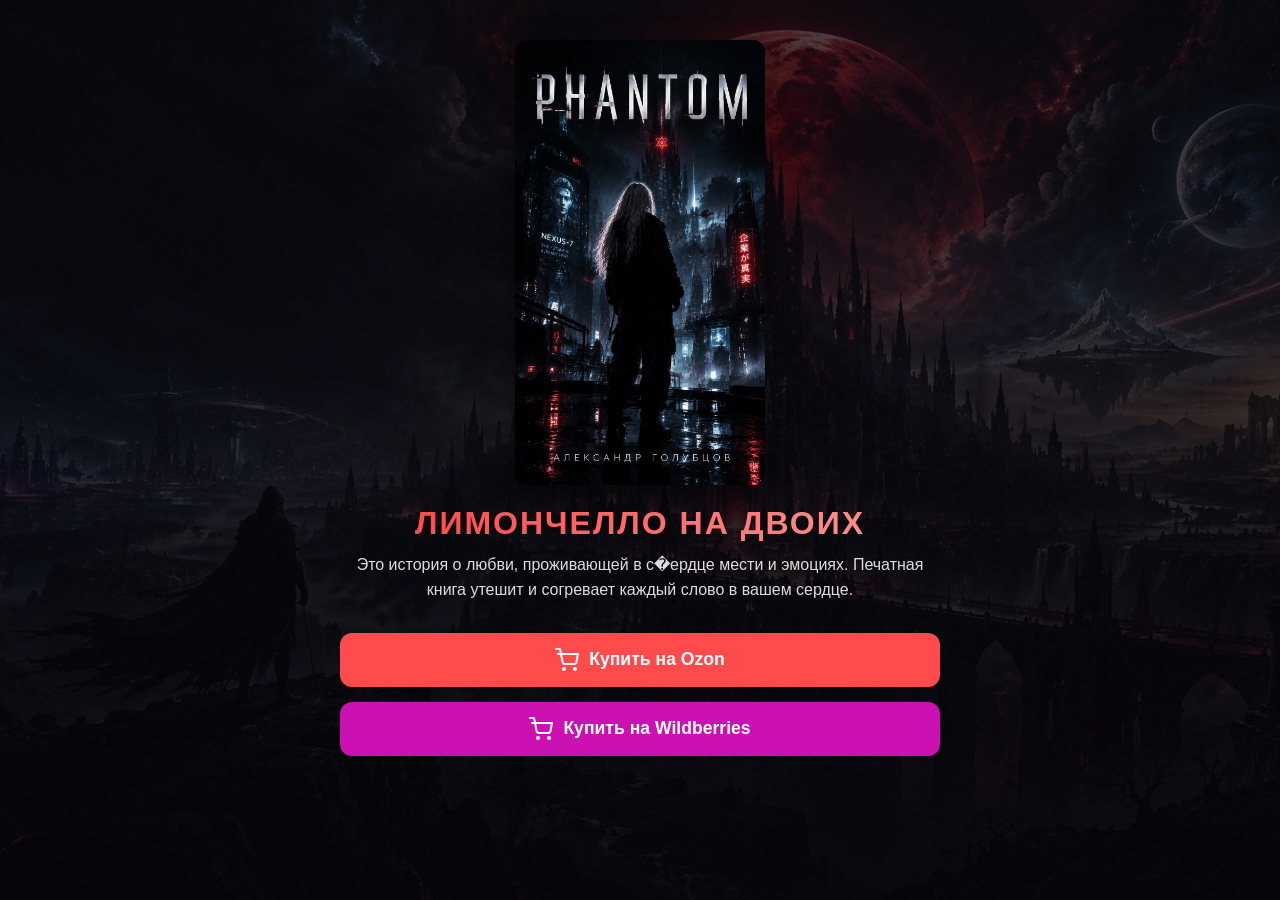
==== books/limoncello/index.html @ 330c4509 "feat: finalize genre tabs, book grid, and placeholders" ====
<!DOCTYPE html>
<html lang="ru">
<head>
    <meta charset="UTF-8">
    <meta name="viewport" content="width=device-width, initial-scale=1.0, maximum-scale=1.0, user-scalable=no">
    <title>Лимончелло на двоих - ARISE</title>
    <link rel="stylesheet" href="../../css/style.css">
    <script src="https://telegram.org/js/telegram-web-app.js"></script>
</head>
<body>
    <div class="overlay">
        <a href="../../library.html" class="back-link">← Назад в библиотеку</a>
        
        <div class="buy-container">
            <img src="../../assets/covers/limoncello.jpg" alt="Лимончелло на двоих" onerror="this.src='../../assets/cover.jpg'">
            <h1>Лимончелло на двоих</h1>
            <p class="buy-annotation">
                Это история о любви, проживающей в с�ердце мести и эмоциях. Печатная книга утешит и согревает каждый слово в вашем сердце.
            </p>
            <div class="buy-buttons">
                <a href="https://ozon.ru/" target="_blank" class="buy-btn">
                    <svg xmlns="http://www.w3.org/2000/svg" width="24" height="24" viewBox="0 0 24 24" fill="none" stroke="currentColor" stroke-width="2" stroke-linecap="round" stroke-linejoin="round"><circle cx="9" cy="21" r="1"></circle><circle cx="20" cy="21" r="1"></circle><path d="M1 1h4l2.68 13.39a2 2 0 0 0 2 1.61h9.72a2 2 0 0 0 2-1.61L23 6H3"></path></svg>
                    Купить на Ozon
                </a>
                <a href="https://www.wildberries.ru/" target="_blank" class="buy-btn wb">
                    <svg xmlns="http://www.w3.org/2000/svg" width="24" height="24" viewBox="0 0 24 24" fill="none" stroke="currentColor" stroke-width="2" stroke-linecap="round" stroke-linejoin="round"><circle cx="9" cy="21" r="1"></circle><circle cx="20" cy="21" r="1"></circle><path d="M1 1h4l2.68 13.39a2 2 0 0 0 2 1.61h9.72a2 2 0 0 0 2-1.61L23 6H3"></path></svg>
                    Купить на Wildberries
                </a>
            </div>
        </div>
    </div>
</body>
</html>
---- css/style.css ----
* { margin: 0; padding: 0; box-sizing: border-box; font-family: -apple-system, BlinkMacSystemFont, "Segoe UI", Roboto, Helvetica, Arial, sans-serif; }
body { background-image: url('../assets/bg-universe.jpg'); background-size: cover; background-position: center; background-attachment: fixed; color: #fff; min-height: 100vh; display: flex; flex-direction: column; }
.overlay { background: linear-gradient(to bottom, rgba(10, 10, 15, 0.7) 0%, rgba(5, 5, 10, 0.95) 100%); min-height: 100vh; padding: 40px 20px; display: flex; flex-direction: column; align-items: center; }

/* Хаб */
.hub-overlay { justify-content: center; }
.hub-header { text-align: left; width: 100%; max-width: 600px; margin-bottom: 30px; }
.brand-tag { color: #ff4b4b; font-size: 0.8rem; letter-spacing: 2px; text-transform: uppercase; font-weight: bold; }
.hub-header h1 { margin-top: 10px; font-size: 2.2rem; text-align: left; background: none; -webkit-text-fill-color: #fff; text-shadow: none; text-transform: none; letter-spacing: normal; font-weight: 800; }
.hub-header h2 { font-size: 1.3rem; color: #ffb3b3; font-weight: 400; margin-bottom: 15px; text-align: left; }
.tagline { font-style: italic; color: #ccc; font-size: 1rem; }
.hub-menu { display: grid; grid-template-columns: 1fr 1fr; gap: 15px; width: 100%; max-width: 600px; margin-bottom: 30px; }
.hub-card { background: rgba(255, 255, 255, 0.05); border: 1px solid rgba(255, 255, 255, 0.1); border-radius: 16px; padding: 25px 15px; display: flex; flex-direction: column; align-items: center; justify-content: center; text-decoration: none; color: #fff; backdrop-filter: blur(10px); -webkit-backdrop-filter: blur(10px); transition: 0.2s; gap: 12px; }
.hub-card:active { transform: scale(0.97); background: rgba(255, 255, 255, 0.1); }
.hub-card svg { width: 32px; height: 32px; stroke: #ff4b4b; }
.hub-card span { font-weight: 600; font-size: 0.95rem; text-align: center; }
.hub-footer { text-align: center; color: #888; font-size: 0.85rem; line-height: 1.5; margin-top: 20px; }

/* Библиотека */
header { text-align: center; margin-bottom: 20px; margin-top: 10px; width: 100%; max-width: 800px; position: relative; }
.back-link { display: inline-block; color: #aaa; text-decoration: none; margin-bottom: 20px; font-size: 0.9rem; position: absolute; left: 0; top: -20px; }
h1 { font-size: 2rem; font-weight: 800; text-transform: uppercase; letter-spacing: 2px; background: linear-gradient(90deg, #ff4b4b, #ff8c8c); -webkit-background-clip: text; -webkit-text-fill-color: transparent; margin-bottom: 10px; }
p.subtitle { font-size: 1rem; color: #cccccc; font-weight: 400; }

/* Табы (Джанры) */
.tabs { display: flex; overflow-x: auto; gap: 10px; width: 100%; max-width: 800px; margin-bottom: 20px; padding-bottom: 5px; scrollbar-width: none; }
.tabs::-webkit-scrollbar { display: none; }
.tab { background: rgba(255, 255, 255, 0.1); border: 1px solid rgba(255, 255, 255, 0.2); color: #fff; padding: 8px 16px; border-radius: 20px; cursor: pointer; white-space: nowrap; font-size: 0.85rem; transition: 0.2s; }
.tab.active { background: #ff4b4b; border-color: #ff4b4b; }

.grid { display: grid; grid-template-columns: repeat(auto-fill, minmax(160px, 1fr)); gap: 20px; width: 100%; max-width: 800px; }
.card { background: rgba(255, 255, 255, 0.05); border: 1px solid rgba(255, 255, 255, 0.1); border-radius: 12px; overflow: hidden; cursor: pointer; transition: transform 0.2s; text-decoration: none; color: inherit; display: flex; flex-direction: column; backdrop-filter: blur(10px); -webkit-backdrop-filter: blur(10px); }
.card:active { transform: scale(0.97); }
.card img { width: 100%; aspect-ratio: 2/3; object-fit: cover; border-bottom: 1px solid rgba(255, 255, 255, 0.1); }
.card-content { padding: 12px; }
.genre-tag { font-size: 0.7rem; text-transform: uppercase; color: #ff4b4b; font-weight: bold; letter-spacing: 1px; margin-bottom: 5px; display: block; }
.card h3 { font-size: 1rem; margin-bottom: 5px; line-height: 1.2; }
.card p { font-size: 0.8rem; color: #aaaaaa; display: -webkit-box; -webkit-line-clamp: 2; -webkit-box-orient: vertical; overflow: hidden; }

/* Страница книги Лимончелло */
.buy-container { display: flex; flex-direction: column; align-items: center; text-align: center; max-width: 600px; margin: 0 auto; }
.buy-container img { width: 250px; border-radius: 12px; margin-bottom: 20px; box-shadow: 0 10px 30px rgba(0,0,0,0.5); }
.buy-annotation { font-size: 1rem; line-height: 1.6; color: #ddd; margin-bottom: 30px; }
.buy-buttons { display: flex; flex-direction: column; gap: 15px; width: 100%; }
.buy-btn { display: flex; align-items: center; justify-content: center; gap: 10px; background: #ff4b4b; color: white; text-decoration: none; padding: 15px; border-radius: 12px; font-weight: bold; font-size: 1.1rem; transition: 0.2s; }
.buy-btn:active { transform: scale(0.97); }
.buy-btn.wb { background: #cb11b1; }
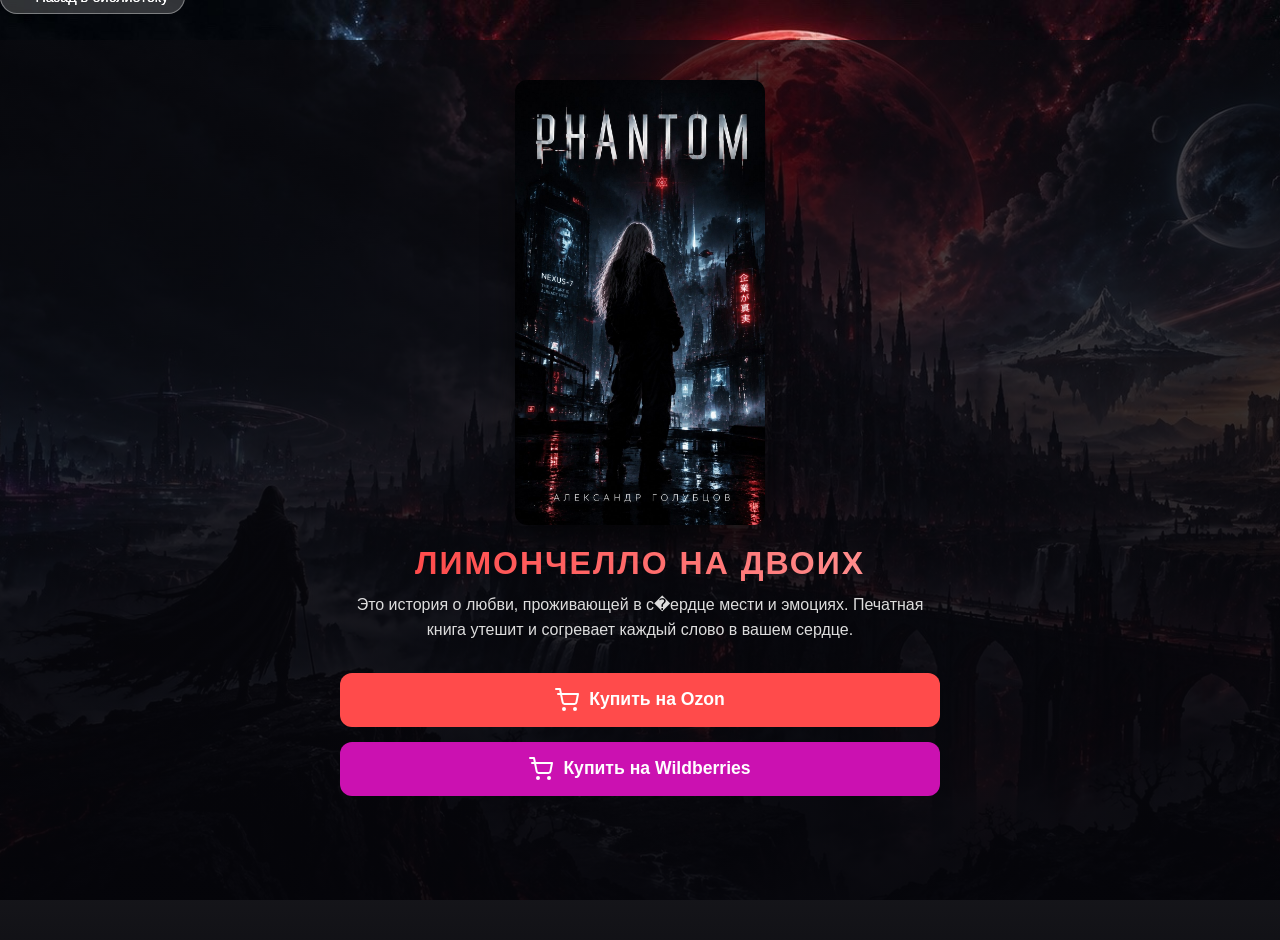
==== commit c57ea84e: "feat: add native and visual back buttons to library and book pages" ====
--- a/books/limoncello/index.html
+++ b/books/limoncello/index.html
@@ -7,7 +7,7 @@
     <link rel="stylesheet" href="../../css/style.css">
     <script src="https://telegram.org/js/telegram-web-app.js"></script>
 </head>
-<body>
+<body><div style="padding: 20px;"><a href="../../library.html" class="back-link">← Назад в библиотеку</a></div>
     <div class="overlay">
         <a href="../../library.html" class="back-link">← Назад в библиотеку</a>
         
@@ -29,5 +29,5 @@
             </div>
         </div>
     </div>
-</body>
+<script src="../../js/main.js"></script></body>
 </html>
--- a/css/style.css
+++ b/css/style.css
@@ -44,4 +44,4 @@
 .buy-buttons { display: flex; flex-direction: column; gap: 15px; width: 100%; }
 .buy-btn { display: flex; align-items: center; justify-content: center; gap: 10px; background: #ff4b4b; color: white; text-decoration: none; padding: 15px; border-radius: 12px; font-weight: bold; font-size: 1.1rem; transition: 0.2s; }
 .buy-btn:active { transform: scale(0.97); }
-.buy-btn.wb { background: #cb11b1; }+.buy-btn.wb { background: #cb11b1; }header { display: flex; flex-direction: column; align-items: center; position: static; margin-bottom: 20px; } .back-link { display: inline-flex; align-items: center; gap: 5px; color: #fff; background: rgba(255, 255, 255, 0.1); padding: 8px 16px; border-radius: 20px; text-decoration: none; margin-bottom: 20px; font-size: 0.9rem; align-self: flex-start; transition: 0.2s; border: 1px solid rgba(255, 255, 255, 0.2); } .back-link:active { background: rgba(255, 255, 255, 0.2); transform: scale(0.97); }
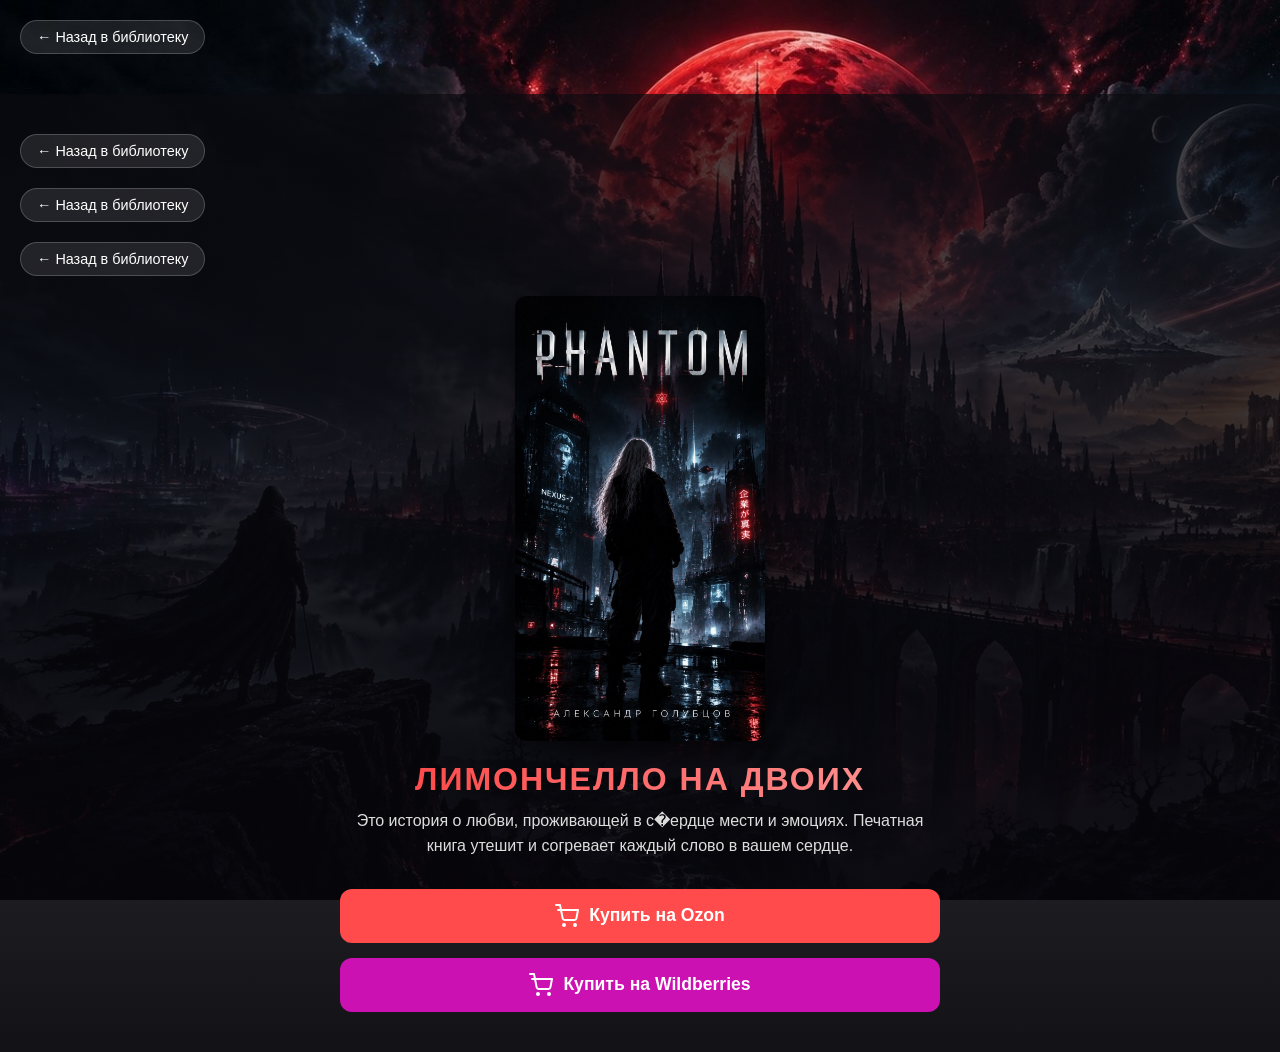
==== commit ab24c679: "fix: inject dynamic back button via JS and fix corrupted text" ====
--- a/books/limoncello/index.html
+++ b/books/limoncello/index.html
@@ -30,4 +30,4 @@
         </div>
     </div>
 <script src="../../js/main.js"></script></body>
-</html>+</html><script src='../../js/main.js'></script>
--- a/css/style.css
+++ b/css/style.css
@@ -1,6 +1,10 @@
 * { margin: 0; padding: 0; box-sizing: border-box; font-family: -apple-system, BlinkMacSystemFont, "Segoe UI", Roboto, Helvetica, Arial, sans-serif; }
 body { background-image: url('../assets/bg-universe.jpg'); background-size: cover; background-position: center; background-attachment: fixed; color: #fff; min-height: 100vh; display: flex; flex-direction: column; }
 .overlay { background: linear-gradient(to bottom, rgba(10, 10, 15, 0.7) 0%, rgba(5, 5, 10, 0.95) 100%); min-height: 100vh; padding: 40px 20px; display: flex; flex-direction: column; align-items: center; }
+
+/* Кнопка Назад */
+.back-link { display: inline-flex; align-items: center; color: #fff; background: rgba(255, 255, 255, 0.1); padding: 8px 16px; border-radius: 20px; text-decoration: none; margin-bottom: 20px; font-size: 0.9rem; align-self: flex-start; transition: 0.2s; border: 1px solid rgba(255, 255, 255, 0.2); }
+.back-link:active { background: rgba(255, 255, 255, 0.2); transform: scale(0.97); }
 
 /* Хаб */
 .hub-overlay { justify-content: center; }
@@ -17,12 +21,11 @@
 .hub-footer { text-align: center; color: #888; font-size: 0.85rem; line-height: 1.5; margin-top: 20px; }
 
 /* Библиотека */
-header { text-align: center; margin-bottom: 20px; margin-top: 10px; width: 100%; max-width: 800px; position: relative; }
-.back-link { display: inline-block; color: #aaa; text-decoration: none; margin-bottom: 20px; font-size: 0.9rem; position: absolute; left: 0; top: -20px; }
-h1 { font-size: 2rem; font-weight: 800; text-transform: uppercase; letter-spacing: 2px; background: linear-gradient(90deg, #ff4b4b, #ff8c8c); -webkit-background-clip: text; -webkit-text-fill-color: transparent; margin-bottom: 10px; }
-p.subtitle { font-size: 1rem; color: #cccccc; font-weight: 400; }
+header { display: flex; flex-direction: column; align-items: center; width: 100%; max-width: 800px; }
+h1 { font-size: 2rem; font-weight: 800; text-transform: uppercase; letter-spacing: 2px; background: linear-gradient(90deg, #ff4b4b, #ff8c8c); -webkit-background-clip: text; -webkit-text-fill-color: transparent; margin-bottom: 10px; text-align: center; }
+p.subtitle { font-size: 1rem; color: #cccccc; font-weight: 400; text-align: center; }
 
-/* Табы (Джанры) */
+/* Табы */
 .tabs { display: flex; overflow-x: auto; gap: 10px; width: 100%; max-width: 800px; margin-bottom: 20px; padding-bottom: 5px; scrollbar-width: none; }
 .tabs::-webkit-scrollbar { display: none; }
 .tab { background: rgba(255, 255, 255, 0.1); border: 1px solid rgba(255, 255, 255, 0.2); color: #fff; padding: 8px 16px; border-radius: 20px; cursor: pointer; white-space: nowrap; font-size: 0.85rem; transition: 0.2s; }
@@ -37,11 +40,11 @@
 .card h3 { font-size: 1rem; margin-bottom: 5px; line-height: 1.2; }
 .card p { font-size: 0.8rem; color: #aaaaaa; display: -webkit-box; -webkit-line-clamp: 2; -webkit-box-orient: vertical; overflow: hidden; }
 
-/* Страница книги Лимончелло */
+/* Окно Покупки */
 .buy-container { display: flex; flex-direction: column; align-items: center; text-align: center; max-width: 600px; margin: 0 auto; }
 .buy-container img { width: 250px; border-radius: 12px; margin-bottom: 20px; box-shadow: 0 10px 30px rgba(0,0,0,0.5); }
 .buy-annotation { font-size: 1rem; line-height: 1.6; color: #ddd; margin-bottom: 30px; }
 .buy-buttons { display: flex; flex-direction: column; gap: 15px; width: 100%; }
 .buy-btn { display: flex; align-items: center; justify-content: center; gap: 10px; background: #ff4b4b; color: white; text-decoration: none; padding: 15px; border-radius: 12px; font-weight: bold; font-size: 1.1rem; transition: 0.2s; }
 .buy-btn:active { transform: scale(0.97); }
-.buy-btn.wb { background: #cb11b1; }header { display: flex; flex-direction: column; align-items: center; position: static; margin-bottom: 20px; } .back-link { display: inline-flex; align-items: center; gap: 5px; color: #fff; background: rgba(255, 255, 255, 0.1); padding: 8px 16px; border-radius: 20px; text-decoration: none; margin-bottom: 20px; font-size: 0.9rem; align-self: flex-start; transition: 0.2s; border: 1px solid rgba(255, 255, 255, 0.2); } .back-link:active { background: rgba(255, 255, 255, 0.2); transform: scale(0.97); }
+.buy-btn.wb { background: #cb11b1; }
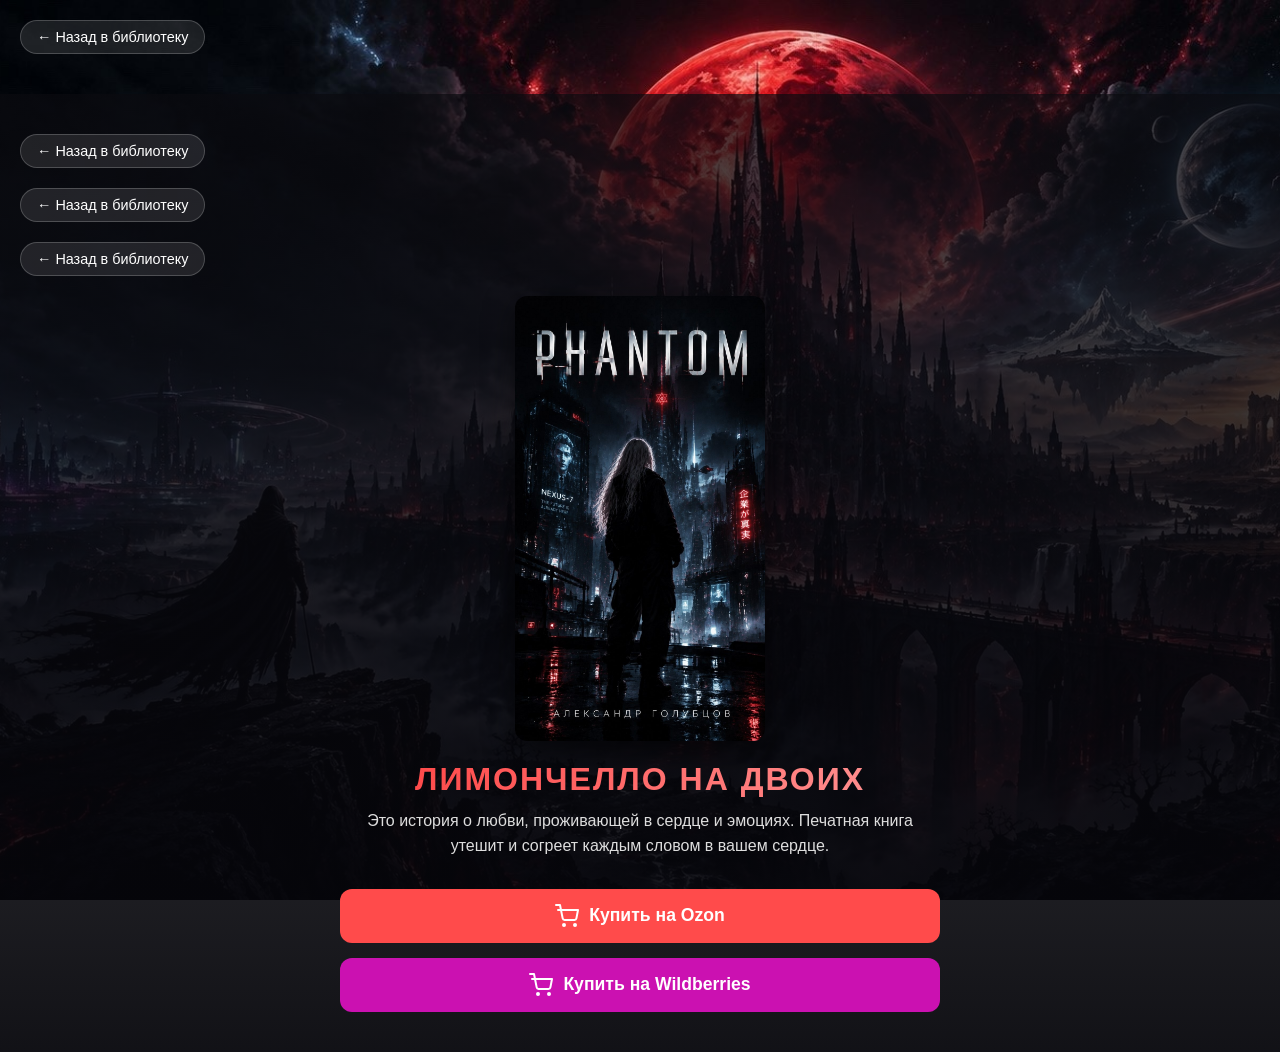
==== commit 85209982: "update: правки текста в книгах" ====
--- a/books/limoncello/index.html
+++ b/books/limoncello/index.html
@@ -1,33 +1,82 @@
-<!DOCTYPE html>
+<!doctype html>
 <html lang="ru">
-<head>
-    <meta charset="UTF-8">
-    <meta name="viewport" content="width=device-width, initial-scale=1.0, maximum-scale=1.0, user-scalable=no">
+  <head>
+    <meta charset="UTF-8" />
+    <meta
+      name="viewport"
+      content="width=device-width, initial-scale=1.0, maximum-scale=1.0, user-scalable=no"
+    />
     <title>Лимончелло на двоих - ARISE</title>
-    <link rel="stylesheet" href="../../css/style.css">
+    <link rel="stylesheet" href="../../css/style.css" />
     <script src="https://telegram.org/js/telegram-web-app.js"></script>
-</head>
-<body><div style="padding: 20px;"><a href="../../library.html" class="back-link">← Назад в библиотеку</a></div>
+  </head>
+  <body>
+    <div style="padding: 20px">
+      <a href="../../library.html" class="back-link">← Назад в библиотеку</a>
+    </div>
     <div class="overlay">
-        <a href="../../library.html" class="back-link">← Назад в библиотеку</a>
-        
-        <div class="buy-container">
-            <img src="../../assets/covers/limoncello.jpg" alt="Лимончелло на двоих" onerror="this.src='../../assets/cover.jpg'">
-            <h1>Лимончелло на двоих</h1>
-            <p class="buy-annotation">
-                Это история о любви, проживающей в с�ердце мести и эмоциях. Печатная книга утешит и согревает каждый слово в вашем сердце.
-            </p>
-            <div class="buy-buttons">
-                <a href="https://ozon.ru/" target="_blank" class="buy-btn">
-                    <svg xmlns="http://www.w3.org/2000/svg" width="24" height="24" viewBox="0 0 24 24" fill="none" stroke="currentColor" stroke-width="2" stroke-linecap="round" stroke-linejoin="round"><circle cx="9" cy="21" r="1"></circle><circle cx="20" cy="21" r="1"></circle><path d="M1 1h4l2.68 13.39a2 2 0 0 0 2 1.61h9.72a2 2 0 0 0 2-1.61L23 6H3"></path></svg>
-                    Купить на Ozon
-                </a>
-                <a href="https://www.wildberries.ru/" target="_blank" class="buy-btn wb">
-                    <svg xmlns="http://www.w3.org/2000/svg" width="24" height="24" viewBox="0 0 24 24" fill="none" stroke="currentColor" stroke-width="2" stroke-linecap="round" stroke-linejoin="round"><circle cx="9" cy="21" r="1"></circle><circle cx="20" cy="21" r="1"></circle><path d="M1 1h4l2.68 13.39a2 2 0 0 0 2 1.61h9.72a2 2 0 0 0 2-1.61L23 6H3"></path></svg>
-                    Купить на Wildberries
-                </a>
-            </div>
+      <a href="../../library.html" class="back-link">← Назад в библиотеку</a>
+
+      <div class="buy-container">
+        <img
+          src="../../assets/covers/limoncello.jpg"
+          alt="Лимончелло на двоих"
+          onerror="this.src = '../../assets/cover.jpg'"
+        />
+        <h1>Лимончелло на двоих</h1>
+        <p class="buy-annotation">
+          Это история о любви, проживающей в сердце и эмоциях. Печатная книга
+          утешит и согреет каждым словом в вашем сердце.
+        </p>
+        <div class="buy-buttons">
+          <a href="https://ozon.ru/" target="_blank" class="buy-btn">
+            <svg
+              xmlns="http://www.w3.org/2000/svg"
+              width="24"
+              height="24"
+              viewBox="0 0 24 24"
+              fill="none"
+              stroke="currentColor"
+              stroke-width="2"
+              stroke-linecap="round"
+              stroke-linejoin="round"
+            >
+              <circle cx="9" cy="21" r="1"></circle>
+              <circle cx="20" cy="21" r="1"></circle>
+              <path
+                d="M1 1h4l2.68 13.39a2 2 0 0 0 2 1.61h9.72a2 2 0 0 0 2-1.61L23 6H3"
+              ></path>
+            </svg>
+            Купить на Ozon
+          </a>
+          <a
+            href="https://www.wildberries.ru/"
+            target="_blank"
+            class="buy-btn wb"
+          >
+            <svg
+              xmlns="http://www.w3.org/2000/svg"
+              width="24"
+              height="24"
+              viewBox="0 0 24 24"
+              fill="none"
+              stroke="currentColor"
+              stroke-width="2"
+              stroke-linecap="round"
+              stroke-linejoin="round"
+            >
+              <circle cx="9" cy="21" r="1"></circle>
+              <circle cx="20" cy="21" r="1"></circle>
+              <path
+                d="M1 1h4l2.68 13.39a2 2 0 0 0 2 1.61h9.72a2 2 0 0 0 2-1.61L23 6H3"
+              ></path>
+            </svg>
+            Купить на Wildberries
+          </a>
         </div>
+      </div>
     </div>
-<script src="../../js/main.js"></script></body>
-</html><script src='../../js/main.js'></script>
+    <script src="../../js/main.js"></script>
+  </body>
+</html>
+<script src="../../js/main.js"></script>
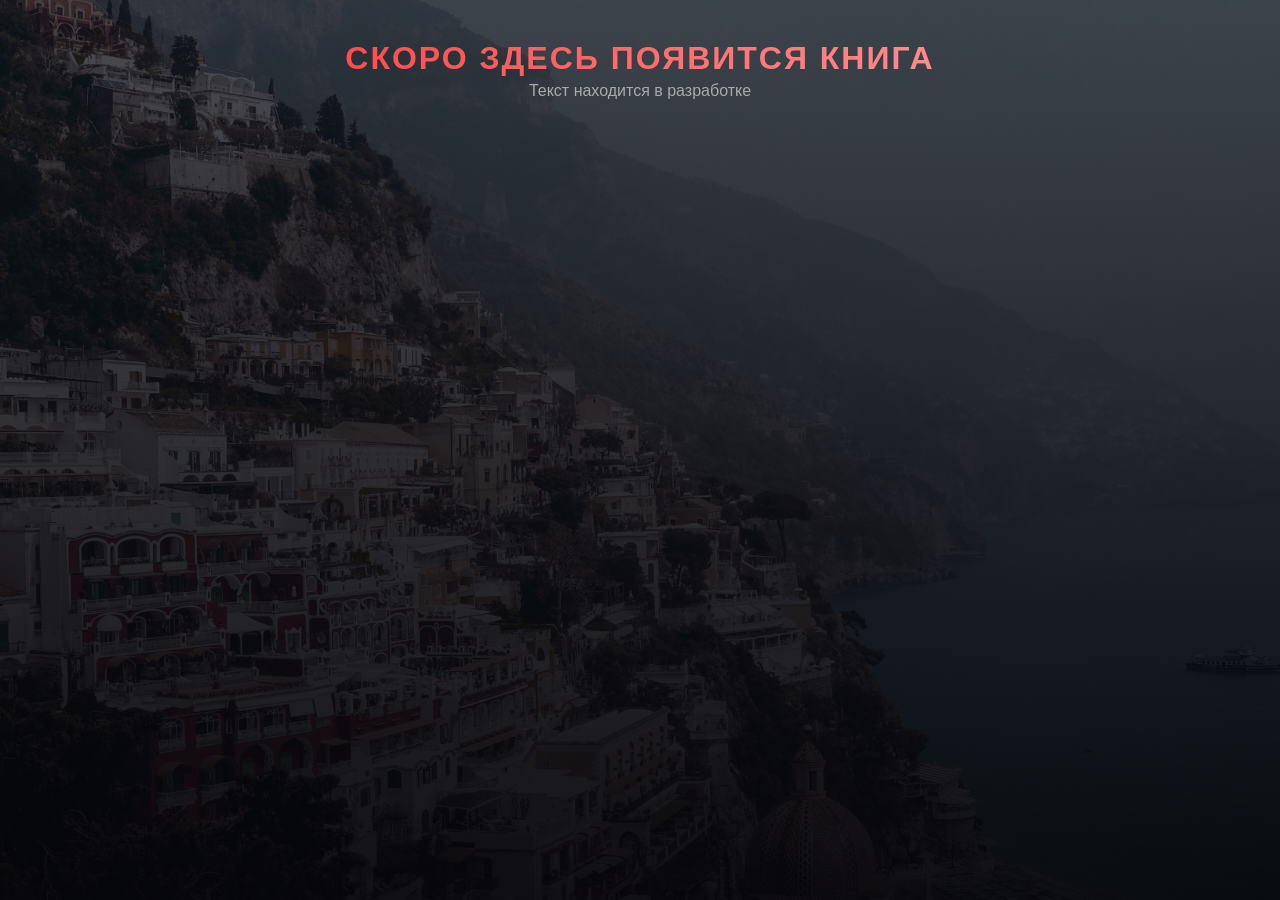
==== commit e4d64b19: "refactor: complete cleanup via PowerShell, native back button only, individual backgrounds" ====
--- a/books/limoncello/index.html
+++ b/books/limoncello/index.html
@@ -1,82 +1,23 @@
-<!doctype html>
+<!DOCTYPE html>
 <html lang="ru">
-  <head>
-    <meta charset="UTF-8" />
-    <meta
-      name="viewport"
-      content="width=device-width, initial-scale=1.0, maximum-scale=1.0, user-scalable=no"
-    />
-    <title>Лимончелло на двоих - ARISE</title>
-    <link rel="stylesheet" href="../../css/style.css" />
+<head>
+    <meta charset="UTF-8">
+    <meta name="viewport" content="width=device-width, initial-scale=1.0, maximum-scale=1.0, user-scalable=no">
+    <title>Книга - ARISE</title>
+    <link rel="stylesheet" href="../../css/style.css">
     <script src="https://telegram.org/js/telegram-web-app.js"></script>
-  </head>
-  <body>
-    <div style="padding: 20px">
-      <a href="../../library.html" class="back-link">← Назад в библиотеку</a>
-    </div>
+    <style>
+        body { background-image: url('../../assets/backgrounds/bg-limoncello.jpg') !important; }
+        .overlay { background: linear-gradient(to bottom, rgba(10, 10, 15, 0.7) 0%, rgba(5, 5, 10, 0.95) 100%) !important; }
+    </style>
+</head>
+<body>
     <div class="overlay">
-      <a href="../../library.html" class="back-link">← Назад в библиотеку</a>
-
-      <div class="buy-container">
-        <img
-          src="../../assets/covers/limoncello.jpg"
-          alt="Лимончелло на двоих"
-          onerror="this.src = '../../assets/cover.jpg'"
-        />
-        <h1>Лимончелло на двоих</h1>
-        <p class="buy-annotation">
-          Это история о любви, проживающей в сердце и эмоциях. Печатная книга
-          утешит и согреет каждым словом в вашем сердце.
-        </p>
-        <div class="buy-buttons">
-          <a href="https://ozon.ru/" target="_blank" class="buy-btn">
-            <svg
-              xmlns="http://www.w3.org/2000/svg"
-              width="24"
-              height="24"
-              viewBox="0 0 24 24"
-              fill="none"
-              stroke="currentColor"
-              stroke-width="2"
-              stroke-linecap="round"
-              stroke-linejoin="round"
-            >
-              <circle cx="9" cy="21" r="1"></circle>
-              <circle cx="20" cy="21" r="1"></circle>
-              <path
-                d="M1 1h4l2.68 13.39a2 2 0 0 0 2 1.61h9.72a2 2 0 0 0 2-1.61L23 6H3"
-              ></path>
-            </svg>
-            Купить на Ozon
-          </a>
-          <a
-            href="https://www.wildberries.ru/"
-            target="_blank"
-            class="buy-btn wb"
-          >
-            <svg
-              xmlns="http://www.w3.org/2000/svg"
-              width="24"
-              height="24"
-              viewBox="0 0 24 24"
-              fill="none"
-              stroke="currentColor"
-              stroke-width="2"
-              stroke-linecap="round"
-              stroke-linejoin="round"
-            >
-              <circle cx="9" cy="21" r="1"></circle>
-              <circle cx="20" cy="21" r="1"></circle>
-              <path
-                d="M1 1h4l2.68 13.39a2 2 0 0 0 2 1.61h9.72a2 2 0 0 0 2-1.61L23 6H3"
-              ></path>
-            </svg>
-            Купить на Wildberries
-          </a>
+        <div class="book-page">
+            <h1>Скоро здесь появится книга</h1>
+            <p class="author">Текст находится в разработке</p>
         </div>
-      </div>
     </div>
     <script src="../../js/main.js"></script>
-  </body>
+</body>
 </html>
-<script src="../../js/main.js"></script>
--- a/css/style.css
+++ b/css/style.css
@@ -2,11 +2,7 @@
 body { background-image: url('../assets/bg-universe.jpg'); background-size: cover; background-position: center; background-attachment: fixed; color: #fff; min-height: 100vh; display: flex; flex-direction: column; }
 .overlay { background: linear-gradient(to bottom, rgba(10, 10, 15, 0.7) 0%, rgba(5, 5, 10, 0.95) 100%); min-height: 100vh; padding: 40px 20px; display: flex; flex-direction: column; align-items: center; }
 
-/* Кнопка Назад */
-.back-link { display: inline-flex; align-items: center; color: #fff; background: rgba(255, 255, 255, 0.1); padding: 8px 16px; border-radius: 20px; text-decoration: none; margin-bottom: 20px; font-size: 0.9rem; align-self: flex-start; transition: 0.2s; border: 1px solid rgba(255, 255, 255, 0.2); }
-.back-link:active { background: rgba(255, 255, 255, 0.2); transform: scale(0.97); }
-
-/* Хаб */
+/* Главное меню */
 .hub-overlay { justify-content: center; }
 .hub-header { text-align: left; width: 100%; max-width: 600px; margin-bottom: 30px; }
 .brand-tag { color: #ff4b4b; font-size: 0.8rem; letter-spacing: 2px; text-transform: uppercase; font-weight: bold; }
@@ -21,11 +17,10 @@
 .hub-footer { text-align: center; color: #888; font-size: 0.85rem; line-height: 1.5; margin-top: 20px; }
 
 /* Библиотека */
-header { display: flex; flex-direction: column; align-items: center; width: 100%; max-width: 800px; }
+header { display: flex; flex-direction: column; align-items: center; width: 100%; max-width: 800px; margin-bottom: 20px; }
 h1 { font-size: 2rem; font-weight: 800; text-transform: uppercase; letter-spacing: 2px; background: linear-gradient(90deg, #ff4b4b, #ff8c8c); -webkit-background-clip: text; -webkit-text-fill-color: transparent; margin-bottom: 10px; text-align: center; }
 p.subtitle { font-size: 1rem; color: #cccccc; font-weight: 400; text-align: center; }
 
-/* Табы */
 .tabs { display: flex; overflow-x: auto; gap: 10px; width: 100%; max-width: 800px; margin-bottom: 20px; padding-bottom: 5px; scrollbar-width: none; }
 .tabs::-webkit-scrollbar { display: none; }
 .tab { background: rgba(255, 255, 255, 0.1); border: 1px solid rgba(255, 255, 255, 0.2); color: #fff; padding: 8px 16px; border-radius: 20px; cursor: pointer; white-space: nowrap; font-size: 0.85rem; transition: 0.2s; }
@@ -40,11 +35,15 @@
 .card h3 { font-size: 1rem; margin-bottom: 5px; line-height: 1.2; }
 .card p { font-size: 0.8rem; color: #aaaaaa; display: -webkit-box; -webkit-line-clamp: 2; -webkit-box-orient: vertical; overflow: hidden; }
 
-/* Окно Покупки */
-.buy-container { display: flex; flex-direction: column; align-items: center; text-align: center; max-width: 600px; margin: 0 auto; }
-.buy-container img { width: 250px; border-radius: 12px; margin-bottom: 20px; box-shadow: 0 10px 30px rgba(0,0,0,0.5); }
-.buy-annotation { font-size: 1rem; line-height: 1.6; color: #ddd; margin-bottom: 30px; }
-.buy-buttons { display: flex; flex-direction: column; gap: 15px; width: 100%; }
+/* Страница книги */
+.book-page { text-align: center; max-width: 600px; margin: 0 auto; width: 100%; }
+.book-page img.cover { width: 200px; border-radius: 12px; margin-bottom: 20px; box-shadow: 0 10px 30px rgba(0,0,0,0.5); }
+.book-page h1 { margin-bottom: 5px; }
+.book-page .author { color: #aaa; margin-bottom: 20px; font-size: 1rem; }
+.book-page .annotation { font-size: 1rem; line-height: 1.6; color: #ddd; margin-bottom: 30px; text-align: left; }
+
+/* Кнопки покупки */
+.buy-buttons { display: flex; flex-direction: column; gap: 15px; width: 100%; margin-top: 20px; }
 .buy-btn { display: flex; align-items: center; justify-content: center; gap: 10px; background: #ff4b4b; color: white; text-decoration: none; padding: 15px; border-radius: 12px; font-weight: bold; font-size: 1.1rem; transition: 0.2s; }
 .buy-btn:active { transform: scale(0.97); }
-.buy-btn.wb { background: #cb11b1; }+.buy-btn.wb { background: #cb11b1; }
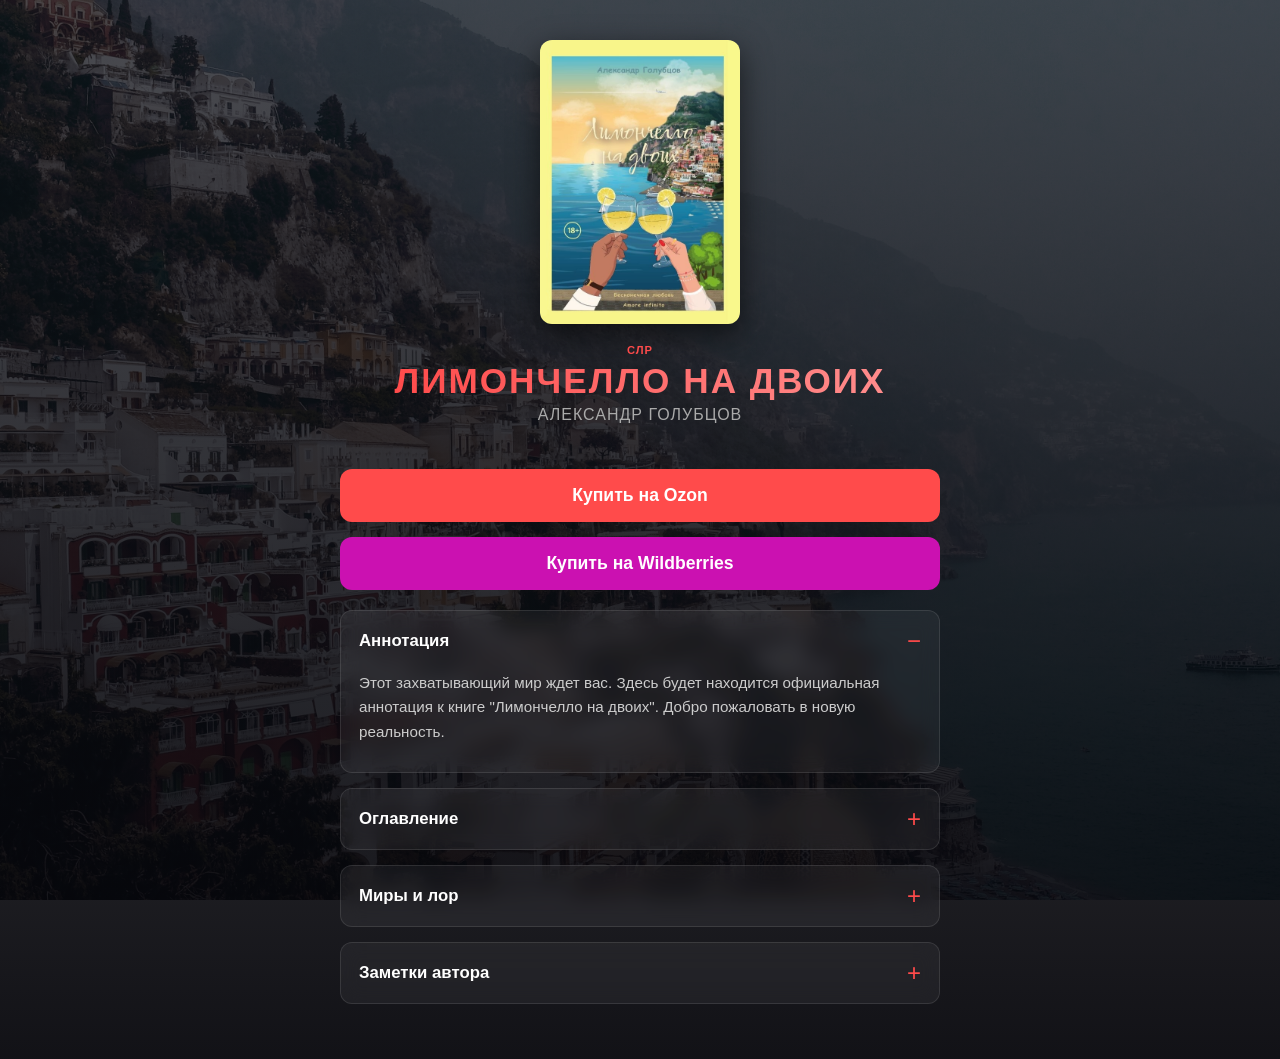
==== commit 13b71c37: "feat: add rich book pages with accordions, lore page, and purchase buttons" ====
--- a/books/limoncello/index.html
+++ b/books/limoncello/index.html
@@ -3,19 +3,53 @@
 <head>
     <meta charset="UTF-8">
     <meta name="viewport" content="width=device-width, initial-scale=1.0, maximum-scale=1.0, user-scalable=no">
-    <title>Книга - ARISE</title>
+    <title>Лимончелло на двоих - ARISE</title>
     <link rel="stylesheet" href="../../css/style.css">
     <script src="https://telegram.org/js/telegram-web-app.js"></script>
-    <style>
-        body { background-image: url('../../assets/backgrounds/bg-limoncello.jpg') !important; }
-        .overlay { background: linear-gradient(to bottom, rgba(10, 10, 15, 0.7) 0%, rgba(5, 5, 10, 0.95) 100%) !important; }
-    </style>
+    <style>body { background-image: url('../../assets/backgrounds/bg-limoncello.jpg') !important; }</style>
 </head>
 <body>
     <div class="overlay">
         <div class="book-page">
-            <h1>Скоро здесь появится книга</h1>
-            <p class="author">Текст находится в разработке</p>
+            <img class="cover" src="../../assets/covers/limoncello.jpg" onerror="this.src='../../assets/cover.jpg'">
+            <span class="genre-tag">СЛР</span>
+            <h1>Лимончелло на двоих</h1>
+            <p class="author">Александр Голубцов</p>
+
+            <div class="buy-buttons"><a href="https://ozon.ru" target="_blank" class="buy-btn">Купить на Ozon</a><a href="https://wildberries.ru" target="_blank" class="buy-btn wb">Купить на Wildberries</a></div>
+
+            <details class="info-block" open>
+                <summary>Аннотация</summary>
+                <div class="content">
+                    <p>Этот захватывающий мир ждет вас. Здесь будет находится официальная аннотация к книге "Лимончелло на двоих". Добро пожаловать в новую реальность.</p>
+                </div>
+            </details>
+
+            <details class="info-block">
+                <summary>Оглавление</summary>
+                <div class="content">
+                    <ul class="chapter-list">
+                        <li>Пролог <span>Готово</span></li>
+                        <li>Глава 1. Начало <span>Готово</span></li>
+                        <li>Глава 2. Тайны <span>Готово</span></li>
+                        <li>Глава 3. Финал <span>В работе</span></li>
+                    </ul>
+                </div>
+            </details>
+
+            <details class="info-block">
+                <summary>Миры и лор</summary>
+                <div class="content">
+                    <p>Хотите узнать больше о правилах этого мира, фракциях и истории? Переходите в <a href="../../lore.html" style="color:#ff4b4b; text-decoration:underline;">Миры и лор</a>.</p>
+                </div>
+            </details>
+
+            <details class="info-block">
+                <summary>Заметки автора</summary>
+                <div class="content">
+                    <p>Здесь Александр будет делиться мыслями о процессе создания этой книги, отсылками и секретами.</p>
+                </div>
+            </details>
         </div>
     </div>
     <script src="../../js/main.js"></script>
--- a/css/style.css
+++ b/css/style.css
@@ -47,3 +47,31 @@
 .buy-btn { display: flex; align-items: center; justify-content: center; gap: 10px; background: #ff4b4b; color: white; text-decoration: none; padding: 15px; border-radius: 12px; font-weight: bold; font-size: 1.1rem; transition: 0.2s; }
 .buy-btn:active { transform: scale(0.97); }
 .buy-btn.wb { background: #cb11b1; }
+/* Стили для страницы книги */
+.book-page { display: flex; flex-direction: column; align-items: center; max-width: 600px; margin: 0 auto; width: 100%; text-align: center; }
+.book-page img.cover { width: 200px; border-radius: 12px; margin-bottom: 20px; box-shadow: 0 10px 30px rgba(0,0,0,0.6); }
+.book-page h1 { margin-bottom: 5px; font-size: 2.2rem; }
+.book-page .author { color: #aaa; margin-bottom: 25px; font-size: 1rem; letter-spacing: 1px; text-transform: uppercase; }
+
+/* Красивые аккордеоны */
+.info-block { background: rgba(255, 255, 255, 0.05); border: 1px solid rgba(255, 255, 255, 0.1); border-radius: 12px; margin-bottom: 15px; width: 100%; text-align: left; overflow: hidden; backdrop-filter: blur(10px); -webkit-backdrop-filter: blur(10px); }
+.info-block summary { padding: 18px; font-weight: 600; font-size: 1.05rem; cursor: pointer; list-style: none; display: flex; justify-content: space-between; align-items: center; color: #fff; transition: 0.2s; }
+.info-block summary:hover { background: rgba(255, 255, 255, 0.05); }
+.info-block summary::-webkit-details-marker { display: none; }
+.info-block summary::after { content: '+'; color: #ff4b4b; font-size: 1.5rem; font-weight: 300; line-height: 1; }
+.info-block[open] summary::after { content: '−'; }
+.info-block .content { padding: 0 18px 18px 18px; color: #ccc; line-height: 1.6; font-size: 0.95rem; }
+.info-block .content p { margin-bottom: 10px; }
+
+/* Оглавление */
+.chapter-list { list-style: none; padding: 0; margin: 0; }
+.chapter-list li { padding: 12px 0; border-bottom: 1px solid rgba(255,255,255,0.05); display: flex; justify-content: space-between; align-items: center; color: #ddd; }
+.chapter-list li:last-child { border-bottom: none; }
+.chapter-list span { color: #666; font-size: 0.85rem; }
+
+/* Кнопки покупки на странице книги */
+.buy-buttons { display: flex; flex-direction: column; gap: 15px; width: 100%; margin: 20px 0; }
+.buy-btn { display: flex; align-items: center; justify-content: center; gap: 10px; background: #ff4b4b; color: white; text-decoration: none; padding: 16px; border-radius: 12px; font-weight: bold; font-size: 1.1rem; transition: 0.2s; border: none; cursor: pointer; width: 100%; }
+.buy-btn:active { transform: scale(0.97); }
+.buy-btn.wb { background: #cb11b1; }
+.buy-btn.read { background: #ff4b4b; font-size: 1.2rem; margin-top: 10px; }
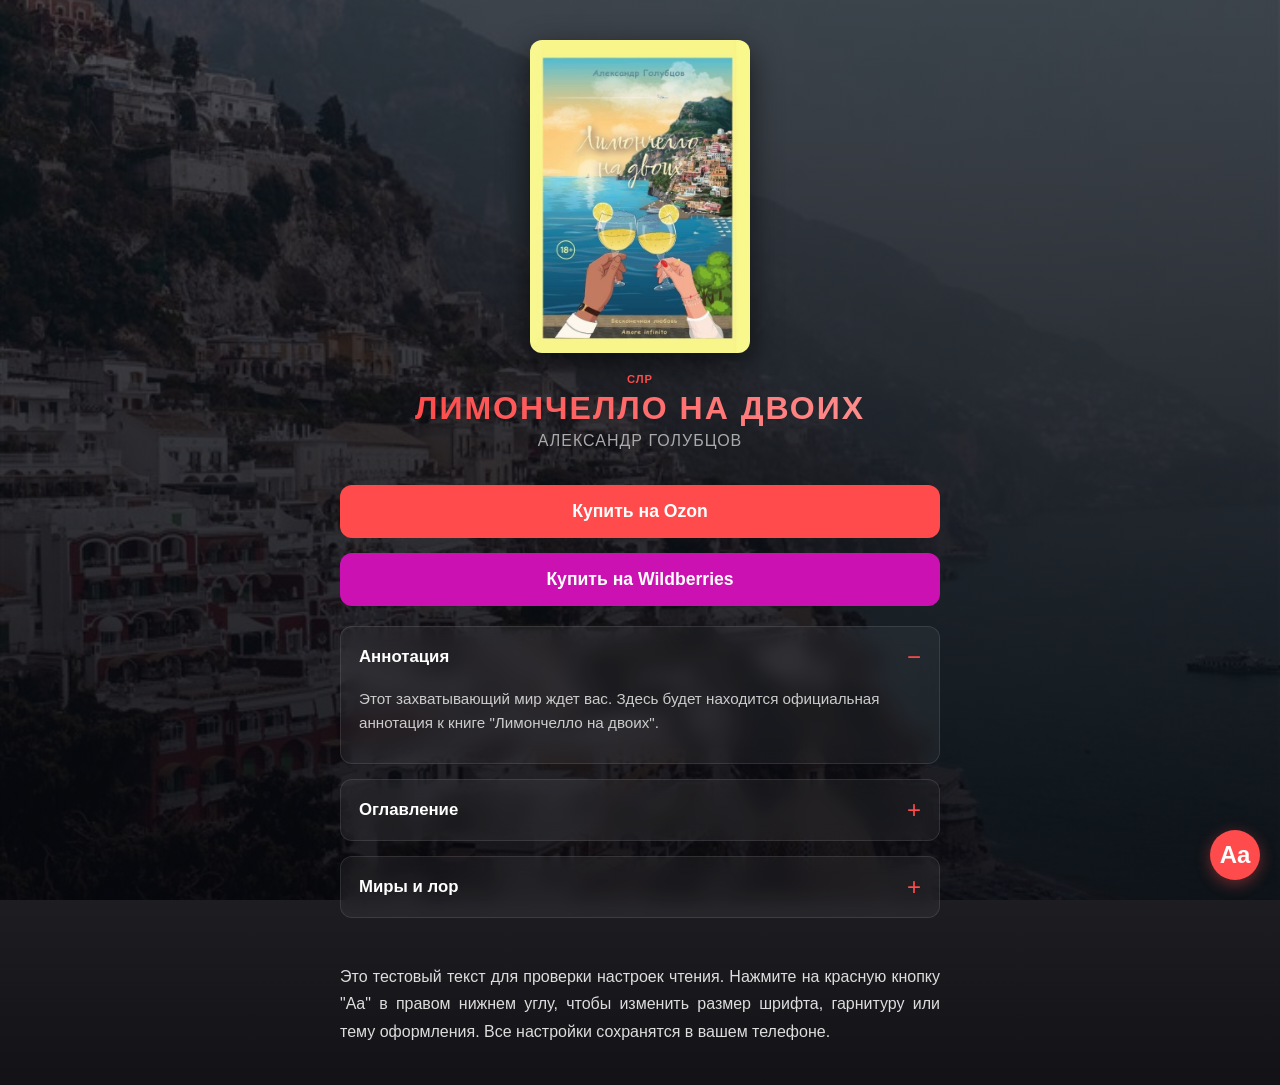
==== commit 5ead3b5d: "feat: implement all-in-one update (quotes canvas, favorites, search, progress, reading settings, map" ====
--- a/books/limoncello/index.html
+++ b/books/limoncello/index.html
@@ -21,7 +21,7 @@
             <details class="info-block" open>
                 <summary>Аннотация</summary>
                 <div class="content">
-                    <p>Этот захватывающий мир ждет вас. Здесь будет находится официальная аннотация к книге "Лимончелло на двоих". Добро пожаловать в новую реальность.</p>
+                    <p>Этот захватывающий мир ждет вас. Здесь будет находится официальная аннотация к книге "Лимончелло на двоих".</p>
                 </div>
             </details>
 
@@ -30,9 +30,8 @@
                 <div class="content">
                     <ul class="chapter-list">
                         <li>Пролог <span>Готово</span></li>
-                        <li>Глава 1. Начало <span>Готово</span></li>
-                        <li>Глава 2. Тайны <span>Готово</span></li>
-                        <li>Глава 3. Финал <span>В работе</span></li>
+                        <li>Глава 1 <span>Готово</span></li>
+                        <li>Глава 2 <span>В работе</span></li>
                     </ul>
                 </div>
             </details>
@@ -40,18 +39,33 @@
             <details class="info-block">
                 <summary>Миры и лор</summary>
                 <div class="content">
-                    <p>Хотите узнать больше о правилах этого мира, фракциях и истории? Переходите в <a href="../../lore.html" style="color:#ff4b4b; text-decoration:underline;">Миры и лор</a>.</p>
-                </div>
-            </details>
-
-            <details class="info-block">
-                <summary>Заметки автора</summary>
-                <div class="content">
-                    <p>Здесь Александр будет делиться мыслями о процессе создания этой книги, отсылками и секретами.</p>
+                    <p>Узнайте больше о правилах этого мира в разделе <a href="../../lore.html" style="color:#ff4b4b;">Миры и лор</a>.</p>
                 </div>
             </details>
         </div>
+        
+        <!-- Тестовый блок текста для проверки настроек -->
+        <div style="width: 100%; max-width: 600px; margin-top: 30px;">
+            <div class="book-text-content">
+                <p>Это тестовый текст для проверки настроек чтения. Нажмите на красную кнопку "Aa" в правом нижнем углу, чтобы изменить размер шрифта, гарнитуру или тему оформления. Все настройки сохранятся в вашем телефоне.</p>
+            </div>
+        </div>
+
+        <button class="settings-btn" onclick="document.getElementById('settings-modal').classList.add('active')">Aa</button>
     </div>
+
+    <!-- Модалка настроек -->
+    <div class="modal-overlay" id="settings-modal">
+        <div class="modal-content">
+            <button class="modal-close" onclick="document.getElementById('settings-modal').classList.remove('active')">×</button>
+            <h3 style="margin-bottom: 20px;">Настройки чтения</h3>
+            <div class="setting-row"><span>Размер шрифта</span><div><button onclick="changeSetting('arise_font_size', '1rem')">A</button> <button onclick="changeSetting('arise_font_size', '1.3rem')">A+</button></div></div>
+            <div class="setting-row"><span>Шрифт</span><div><button onclick="changeSetting('arise_font_type', 'sans')">Без засечек</button> <button onclick="changeSetting('arise_font_type', 'serif')">С засечками</button></div></div>
+            <div class="setting-row"><span>Тема</span><div><button onclick="changeSetting('arise_theme', 'dark')">Темная</button> <button onclick="changeSetting('arise_theme', 'sepia')">Сепия</button></div></div>
+        </div>
+    </div>
+
     <script src="../../js/main.js"></script>
+    <script>applyReadingSettings();</script>
 </body>
 </html>
--- a/css/style.css
+++ b/css/style.css
@@ -1,6 +1,7 @@
 * { margin: 0; padding: 0; box-sizing: border-box; font-family: -apple-system, BlinkMacSystemFont, "Segoe UI", Roboto, Helvetica, Arial, sans-serif; }
+html, body { width: 100%; max-width: 100vw; overflow-x: hidden; }
 body { background-image: url('../assets/bg-universe.jpg'); background-size: cover; background-position: center; background-attachment: fixed; color: #fff; min-height: 100vh; display: flex; flex-direction: column; }
-.overlay { background: linear-gradient(to bottom, rgba(10, 10, 15, 0.7) 0%, rgba(5, 5, 10, 0.95) 100%); min-height: 100vh; padding: 40px 20px; display: flex; flex-direction: column; align-items: center; }
+.overlay { background: linear-gradient(to bottom, rgba(10, 10, 15, 0.7) 0%, rgba(5, 5, 10, 0.95) 100%); min-height: 100vh; padding: 40px 20px; display: flex; flex-direction: column; align-items: center; width: 100%; }
 
 /* Главное меню */
 .hub-overlay { justify-content: center; }
@@ -17,11 +18,11 @@
 .hub-footer { text-align: center; color: #888; font-size: 0.85rem; line-height: 1.5; margin-top: 20px; }
 
 /* Библиотека */
-header { display: flex; flex-direction: column; align-items: center; width: 100%; max-width: 800px; margin-bottom: 20px; }
+header { display: flex; flex-direction: column; align-items: center; width: 100%; max-width: 800px; margin-bottom: 35px; /* Отступ увеличен */ }
 h1 { font-size: 2rem; font-weight: 800; text-transform: uppercase; letter-spacing: 2px; background: linear-gradient(90deg, #ff4b4b, #ff8c8c); -webkit-background-clip: text; -webkit-text-fill-color: transparent; margin-bottom: 10px; text-align: center; }
 p.subtitle { font-size: 1rem; color: #cccccc; font-weight: 400; text-align: center; }
 
-.tabs { display: flex; overflow-x: auto; gap: 10px; width: 100%; max-width: 800px; margin-bottom: 20px; padding-bottom: 5px; scrollbar-width: none; }
+.tabs { display: flex; overflow-x: auto; gap: 10px; width: 100%; max-width: 800px; margin-bottom: 25px; padding-bottom: 5px; scrollbar-width: none; }
 .tabs::-webkit-scrollbar { display: none; }
 .tab { background: rgba(255, 255, 255, 0.1); border: 1px solid rgba(255, 255, 255, 0.2); color: #fff; padding: 8px 16px; border-radius: 20px; cursor: pointer; white-space: nowrap; font-size: 0.85rem; transition: 0.2s; }
 .tab.active { background: #ff4b4b; border-color: #ff4b4b; }
@@ -29,31 +30,19 @@
 .grid { display: grid; grid-template-columns: repeat(auto-fill, minmax(160px, 1fr)); gap: 20px; width: 100%; max-width: 800px; }
 .card { background: rgba(255, 255, 255, 0.05); border: 1px solid rgba(255, 255, 255, 0.1); border-radius: 12px; overflow: hidden; cursor: pointer; transition: transform 0.2s; text-decoration: none; color: inherit; display: flex; flex-direction: column; backdrop-filter: blur(10px); -webkit-backdrop-filter: blur(10px); }
 .card:active { transform: scale(0.97); }
-.card img { width: 100%; aspect-ratio: 2/3; object-fit: cover; border-bottom: 1px solid rgba(255, 255, 255, 0.1); }
+.card img { width: 100%; height: auto; aspect-ratio: 2/3; object-fit: cover; border-bottom: 1px solid rgba(255, 255, 255, 0.1); display: block; }
 .card-content { padding: 12px; }
 .genre-tag { font-size: 0.7rem; text-transform: uppercase; color: #ff4b4b; font-weight: bold; letter-spacing: 1px; margin-bottom: 5px; display: block; }
 .card h3 { font-size: 1rem; margin-bottom: 5px; line-height: 1.2; }
 .card p { font-size: 0.8rem; color: #aaaaaa; display: -webkit-box; -webkit-line-clamp: 2; -webkit-box-orient: vertical; overflow: hidden; }
 
 /* Страница книги */
-.book-page { text-align: center; max-width: 600px; margin: 0 auto; width: 100%; }
-.book-page img.cover { width: 200px; border-radius: 12px; margin-bottom: 20px; box-shadow: 0 10px 30px rgba(0,0,0,0.5); }
-.book-page h1 { margin-bottom: 5px; }
-.book-page .author { color: #aaa; margin-bottom: 20px; font-size: 1rem; }
-.book-page .annotation { font-size: 1rem; line-height: 1.6; color: #ddd; margin-bottom: 30px; text-align: left; }
-
-/* Кнопки покупки */
-.buy-buttons { display: flex; flex-direction: column; gap: 15px; width: 100%; margin-top: 20px; }
-.buy-btn { display: flex; align-items: center; justify-content: center; gap: 10px; background: #ff4b4b; color: white; text-decoration: none; padding: 15px; border-radius: 12px; font-weight: bold; font-size: 1.1rem; transition: 0.2s; }
-.buy-btn:active { transform: scale(0.97); }
-.buy-btn.wb { background: #cb11b1; }
-/* Стили для страницы книги */
 .book-page { display: flex; flex-direction: column; align-items: center; max-width: 600px; margin: 0 auto; width: 100%; text-align: center; }
-.book-page img.cover { width: 200px; border-radius: 12px; margin-bottom: 20px; box-shadow: 0 10px 30px rgba(0,0,0,0.6); }
-.book-page h1 { margin-bottom: 5px; font-size: 2.2rem; }
+.book-page img.cover { width: 100%; max-width: 220px; height: auto; border-radius: 12px; margin-bottom: 20px; box-shadow: 0 10px 30px rgba(0,0,0,0.6); object-fit: contain; }
+.book-page h1 { margin-bottom: 5px; font-size: 2rem; word-wrap: break-word; }
 .book-page .author { color: #aaa; margin-bottom: 25px; font-size: 1rem; letter-spacing: 1px; text-transform: uppercase; }
 
-/* Красивые аккордеоны */
+/* Аккордеоны */
 .info-block { background: rgba(255, 255, 255, 0.05); border: 1px solid rgba(255, 255, 255, 0.1); border-radius: 12px; margin-bottom: 15px; width: 100%; text-align: left; overflow: hidden; backdrop-filter: blur(10px); -webkit-backdrop-filter: blur(10px); }
 .info-block summary { padding: 18px; font-weight: 600; font-size: 1.05rem; cursor: pointer; list-style: none; display: flex; justify-content: space-between; align-items: center; color: #fff; transition: 0.2s; }
 .info-block summary:hover { background: rgba(255, 255, 255, 0.05); }
@@ -63,15 +52,55 @@
 .info-block .content { padding: 0 18px 18px 18px; color: #ccc; line-height: 1.6; font-size: 0.95rem; }
 .info-block .content p { margin-bottom: 10px; }
 
-/* Оглавление */
 .chapter-list { list-style: none; padding: 0; margin: 0; }
 .chapter-list li { padding: 12px 0; border-bottom: 1px solid rgba(255,255,255,0.05); display: flex; justify-content: space-between; align-items: center; color: #ddd; }
 .chapter-list li:last-child { border-bottom: none; }
 .chapter-list span { color: #666; font-size: 0.85rem; }
 
-/* Кнопки покупки на странице книги */
-.buy-buttons { display: flex; flex-direction: column; gap: 15px; width: 100%; margin: 20px 0; }
+.buy-buttons { display: flex; flex-direction: column; gap: 15px; width: 100%; margin: 10px 0 20px 0; }
 .buy-btn { display: flex; align-items: center; justify-content: center; gap: 10px; background: #ff4b4b; color: white; text-decoration: none; padding: 16px; border-radius: 12px; font-weight: bold; font-size: 1.1rem; transition: 0.2s; border: none; cursor: pointer; width: 100%; }
 .buy-btn:active { transform: scale(0.97); }
 .buy-btn.wb { background: #cb11b1; }
-.buy-btn.read { background: #ff4b4b; font-size: 1.2rem; margin-top: 10px; }
+.buy-btn.read { background: #ff4b4b; font-size: 1.2rem; margin-top: 10px; width: 100%; }
+
+/* Стили для цитат */
+.quote-block { width: 100%; max-width: 600px; background: rgba(255, 75, 75, 0.1); border-left: 4px solid #ff4b4b; padding: 20px; border-radius: 0 12px 12px 0; margin-bottom: 30px; text-align: left; }
+.quote-block p { font-style: italic; font-size: 1.05rem; line-height: 1.5; color: #eee; margin-bottom: 10px; }
+.refresh-btn { background: none; border: none; color: #ff4b4b; font-size: 0.85rem; cursor: pointer; text-decoration: underline; padding: 0; }
+
+/* VIP Карточка в меню */
+.vip-card { grid-column: span 2; background: linear-gradient(135deg, rgba(255, 215, 0, 0.1) 0%, rgba(255, 140, 0, 0.1) 100%); border-color: rgba(255, 215, 0, 0.3); }
+.vip-card svg { stroke: #ffd700; }
+.vip-card span { color: #ffd700; text-shadow: 0 0 10px rgba(255, 215, 0, 0.3); }
+
+/* === МОДАЛЬНЫЕ ОКНА (Общие) === */
+.modal-overlay { display: none; position: fixed; top: 0; left: 0; width: 100vw; height: 100vh; background: rgba(0,0,0,0.85); z-index: 10000; justify-content: center; align-items: center; padding: 20px; backdrop-filter: blur(5px); }
+.modal-overlay.active { display: flex; }
+.modal-content { background: #1a1a1e; border: 1px solid rgba(255,255,255,0.1); border-radius: 16px; padding: 25px; width: 100%; max-width: 400px; text-align: center; position: relative; }
+.modal-close { position: absolute; top: 15px; right: 15px; background: none; border: none; color: #fff; font-size: 1.5rem; cursor: pointer; }
+
+/* === ПОИСК И ИЗБРАННОЕ === */
+.search-bar { width: 100%; max-width: 800px; margin-bottom: 20px; position: relative; }
+.search-bar input { width: 100%; padding: 12px 20px; border-radius: 30px; border: 1px solid rgba(255,255,255,0.2); background: rgba(255,255,255,0.05); color: #fff; font-size: 1rem; outline: none; }
+.search-bar input:focus { border-color: #ff4b4b; }
+.fav-btn { position: absolute; top: 10px; right: 10px; background: rgba(0,0,0,0.6); border: none; border-radius: 50%; width: 36px; height: 36px; display: flex; justify-content: center; align-items: center; cursor: pointer; font-size: 1.2rem; color: #fff; z-index: 10; transition: 0.2s; }
+.fav-btn.active { color: #ff4b4b; }
+.card-container { position: relative; }
+.progress-container { margin-top: 8px; background: rgba(255,255,255,0.1); height: 4px; border-radius: 2px; overflow: hidden; }
+.progress-bar { height: 100%; background: #ff4b4b; width: 0%; transition: width 0.3s; }
+
+/* === НАСТРОЙКИ ЧТЕНИЯ === */
+.settings-btn { position: fixed; bottom: 20px; right: 20px; background: #ff4b4b; color: #fff; border: none; border-radius: 50%; width: 50px; height: 50px; font-size: 1.5rem; font-weight: bold; box-shadow: 0 4px 15px rgba(255,75,75,0.4); cursor: pointer; z-index: 100; display: flex; justify-content: center; align-items: center; }
+.book-text-content { font-size: 1rem; line-height: 1.7; text-align: justify; color: #ddd; transition: 0.3s; }
+.book-text-content.font-serif { font-family: Georgia, serif; }
+.book-text-content.font-sans { font-family: -apple-system, sans-serif; }
+.book-text-content.theme-sepia { background: #f4ecd8; color: #5b4636; padding: 20px; border-radius: 8px; }
+.book-text-content.theme-dark { background: transparent; color: #ddd; }
+.setting-row { display: flex; justify-content: space-between; align-items: center; margin-bottom: 15px; }
+.setting-row button { background: rgba(255,255,255,0.1); border: 1px solid rgba(255,255,255,0.2); color: #fff; padding: 8px 15px; border-radius: 8px; cursor: pointer; }
+
+/* === КАРТА === */
+.map-container { position: relative; width: 100%; max-width: 600px; border-radius: 16px; overflow: hidden; border: 1px solid rgba(255,255,255,0.2); margin-top: 20px; }
+.map-img { width: 100%; display: block; opacity: 0.8; }
+.map-point { position: absolute; width: 20px; height: 20px; background: #ff4b4b; border-radius: 50%; border: 3px solid #fff; cursor: pointer; box-shadow: 0 0 15px #ff4b4b; animation: pulse 2s infinite; }
+@keyframes pulse { 0% { box-shadow: 0 0 0 0 rgba(255, 75, 75, 0.7); } 70% { box-shadow: 0 0 0 15px rgba(255, 75, 75, 0); } 100% { box-shadow: 0 0 0 0 rgba(255, 75, 75, 0); } }
